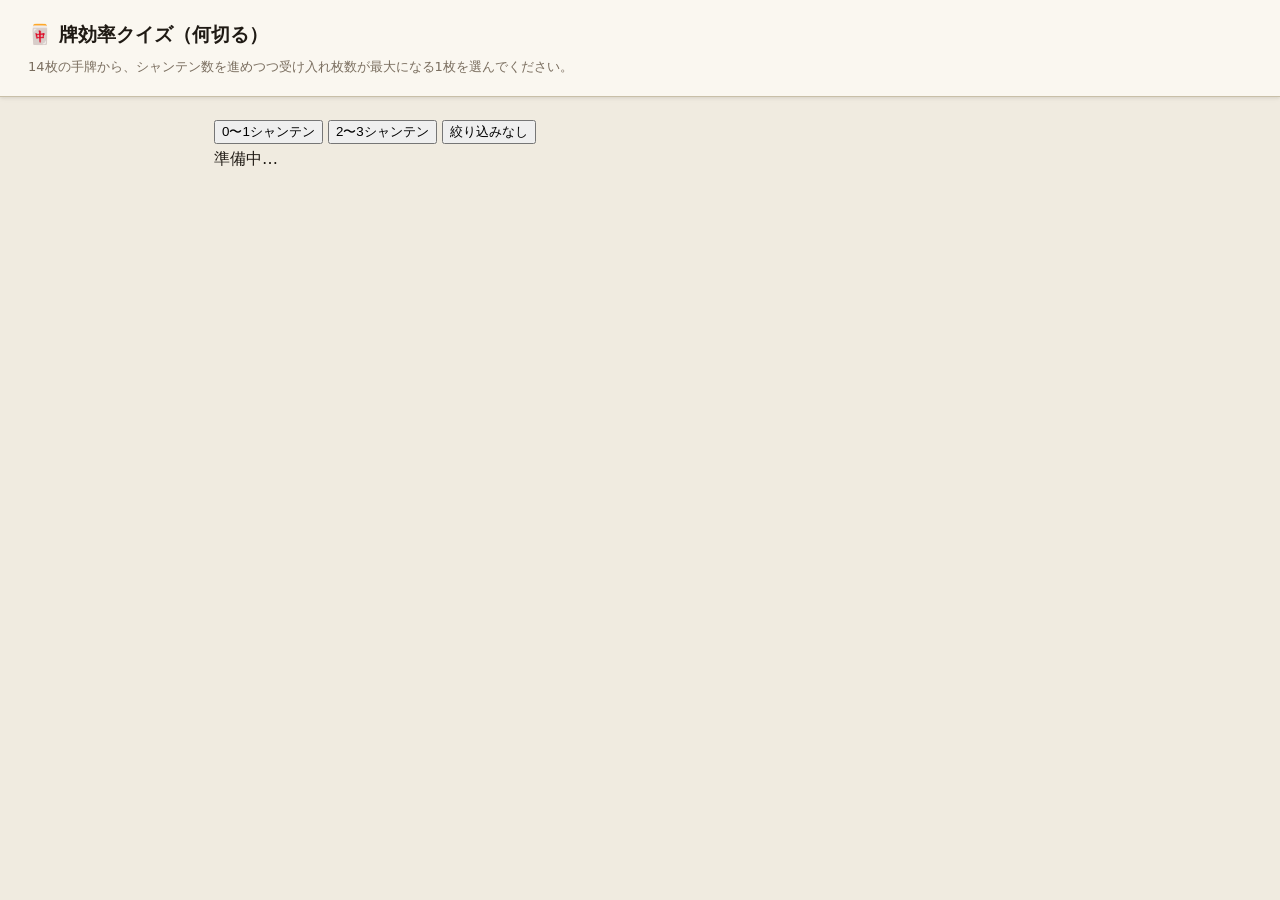
==== index.html @ 773761d2 "feat: プロジェクト雛形を作成" ====
<!DOCTYPE html>
<html lang="ja">
<head>
<meta charset="UTF-8">
<meta name="viewport" content="width=device-width, initial-scale=1.0">
<title>牌効率クイズ（何切る）</title>
<link rel="stylesheet" href="styles.css">
</head>
<body>
<header>
  <h1>🀄 牌効率クイズ（何切る）</h1>
  <p>14枚の手牌から、シャンテン数を進めつつ受け入れ枚数が最大になる1枚を選んでください。</p>
</header>

<div class="wrap" id="quizRoot">
  <div class="statsBar" id="statsBar"></div>

  <div class="diffBar" id="diffBar">
    <button class="diffBtn" data-diff="tenpai">0〜1シャンテン</button>
    <button class="diffBtn" data-diff="mid">2〜3シャンテン</button>
    <button class="diffBtn" data-diff="all">絞り込みなし</button>
  </div>

  <div class="hand" id="hand"></div>

  <div class="feedback" id="feedback"></div>

  <div class="explain" id="explain"></div>

  <div class="controls">
    <button class="btn-main" id="nextBtn" style="display:none">次の問題へ</button>
  </div>
</div>

<script src="app.js"></script>
</body>
</html>
---- styles.css ----
:root {
  --bg:     #f0ebe0;
  --panel:  #faf7f0;
  --panel2: #ece7db;
  --line:   #c8bfa8;
  --txt:    #1f1a14;
  --muted:  #7a6e5f;
  --accent: #2a6e44;
  --accent2:#1a4f30;
  --warn:   #b87a1a;
  --bad:    #c23b2a;
  --good:   #2a6e44;
  --radius-sm: 8px;
  --radius-md: 12px;
  --shadow-sm: 0 1px 3px rgba(31,26,20,.08), 0 1px 6px rgba(31,26,20,.06);
}

*{box-sizing:border-box}

body {
  margin:0;
  font-family:"Hiragino Kaku Gothic ProN","Yu Gothic","Meiryo","Segoe UI",system-ui,sans-serif;
  background:var(--bg);
  color:var(--txt);
  line-height:1.7;
}

header {
  padding:18px 28px;
  border-bottom:1px solid var(--line);
  background:var(--panel);
  box-shadow:var(--shadow-sm);
}
header h1 { margin:0; font-size:19px; font-weight:700; }
header p { margin:6px 0 0; color:var(--muted); font-size:13px; }

.wrap {
  max-width:900px;
  margin:0 auto;
  padding:20px 24px 60px;
}

.btn-main {
  background:var(--accent);
  color:#fff;
  border:none;
  border-radius:var(--radius-sm);
  padding:10px 18px;
  font-size:14px;
  font-weight:700;
  cursor:pointer;
}
.btn-main:hover { background:var(--accent2); }

.controls { margin-top:16px; text-align:center; }
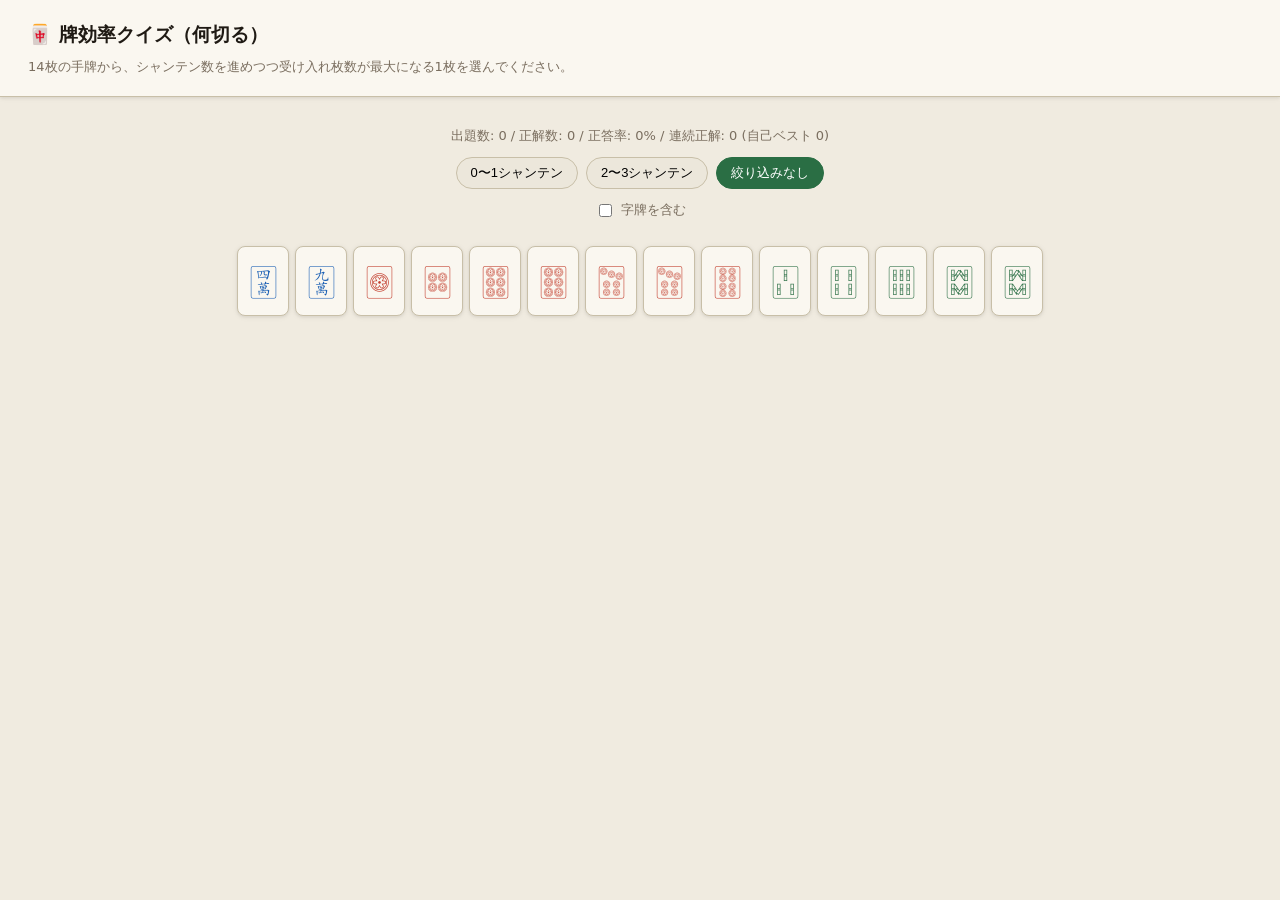
==== commit 99690859: "feat: 字牌の有無を切り替えるトグルを追加 字牌が入ると難易度が一気に下がる問題への対応。デフォルトは字牌なし。" ====
--- a/index.html
+++ b/index.html
@@ -21,6 +21,11 @@
     <button class="diffBtn" data-diff="all">絞り込みなし</button>
   </div>
 
+  <label class="honorToggle" id="honorToggleLabel">
+    <input type="checkbox" id="honorToggle">
+    字牌を含む
+  </label>
+
   <div class="hand" id="hand"></div>
 
   <div class="feedback" id="feedback"></div>
--- a/styles.css
+++ b/styles.css
@@ -53,3 +53,66 @@
 .btn-main:hover { background:var(--accent2); }
 
 .controls { margin-top:16px; text-align:center; }
+
+.hand {
+  display:flex;
+  flex-wrap:wrap;
+  gap:6px;
+  justify-content:center;
+  padding:24px 0;
+}
+.tile {
+  display:flex;
+  align-items:center;
+  justify-content:center;
+  width:52px;
+  height:70px;
+  font-size:34px;
+  background:var(--panel);
+  border:1px solid var(--line);
+  border-radius:var(--radius-sm);
+  box-shadow:var(--shadow-sm);
+  cursor:pointer;
+  user-select:none;
+  transition:transform .1s;
+}
+.tile:hover { transform:translateY(-4px); }
+.tile.man { color:#1a5fb4; }
+.tile.pin { color:#c23b2a; }
+.tile.sou { color:#2a6e44; }
+.tile.honor { color:#1f1a14; }
+.tile.correct { outline:3px solid var(--good); }
+.tile.wrong { outline:3px solid var(--bad); }
+.tile.disabled { cursor:default; opacity:.6; }
+
+.diffBar { display:flex; gap:8px; justify-content:center; margin-top:10px; }
+.diffBtn {
+  background:var(--panel2);
+  border:1px solid var(--line);
+  border-radius:999px;
+  padding:6px 14px;
+  font-size:13px;
+  cursor:pointer;
+}
+.diffBtn.active { background:var(--accent); color:#fff; border-color:var(--accent); }
+
+.honorToggle {
+  display:flex;
+  align-items:center;
+  justify-content:center;
+  gap:6px;
+  margin-top:10px;
+  font-size:13px;
+  color:var(--muted);
+  cursor:pointer;
+}
+
+.statsBar { text-align:center; font-size:13px; color:var(--muted); padding-top:8px; }
+
+.feedback { text-align:center; font-size:15px; font-weight:700; min-height:24px; }
+.feedback.correct { color:var(--good); }
+.feedback.wrong { color:var(--bad); }
+
+.explain table { width:100%; border-collapse:collapse; font-size:13px; margin-top:12px; }
+.explain th, .explain td { border-bottom:1px solid var(--line); padding:6px 8px; text-align:center; }
+.explain tr.correct { background:rgba(42,110,68,.08); }
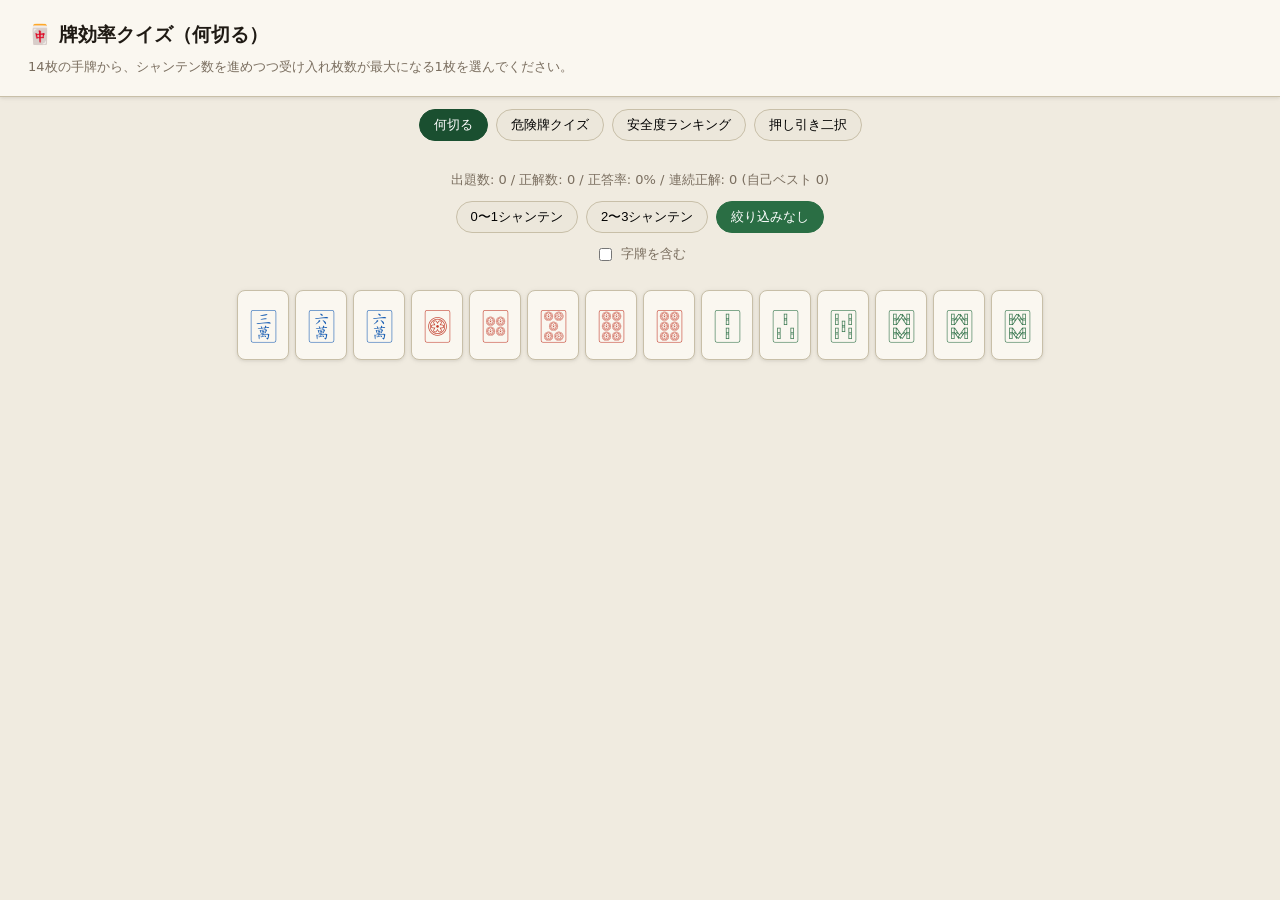
==== commit b007efbc: "feat: 放銃回避トレーニング3モード(危険牌クイズ/安全度ランキング/押し引き二択)を追加 Co-Authored-By: Claude Sonnet 5 <noreply@anthropic.c" ====
--- a/index.html
+++ b/index.html
@@ -8,9 +8,16 @@
 </head>
 <body>
 <header>
-  <h1>🀄 牌効率クイズ（何切る）</h1>
-  <p>14枚の手牌から、シャンテン数を進めつつ受け入れ枚数が最大になる1枚を選んでください。</p>
+  <h1 id="pageTitle">🀄 牌効率クイズ（何切る）</h1>
+  <p id="pageDesc">14枚の手牌から、シャンテン数を進めつつ受け入れ枚数が最大になる1枚を選んでください。</p>
 </header>
+
+<div class="modeBar" id="modeBar">
+  <button class="modeBtn" data-mode="kiru">何切る</button>
+  <button class="modeBtn" data-mode="danger">危険牌クイズ</button>
+  <button class="modeBtn" data-mode="ranking">安全度ランキング</button>
+  <button class="modeBtn" data-mode="pushfold">押し引き二択</button>
+</div>
 
 <div class="wrap" id="quizRoot">
   <div class="statsBar" id="statsBar"></div>
@@ -37,6 +44,50 @@
   </div>
 </div>
 
+<div class="wrap" id="dangerRoot" style="display:none">
+  <div class="statsBar" id="dangerStatsBar"></div>
+  <div class="opponentsPanel" id="dangerOpponents"></div>
+  <p class="modeCaption">最も安全な牌を1枚クリックしてください。</p>
+  <div class="hand" id="dangerHand"></div>
+  <div class="feedback" id="dangerFeedback"></div>
+  <div class="explain" id="dangerExplain"></div>
+  <div class="controls">
+    <button class="btn-main" id="dangerNextBtn" style="display:none">次の問題へ</button>
+  </div>
+</div>
+
+<div class="wrap" id="rankingRoot" style="display:none">
+  <div class="statsBar" id="rankingStatsBar"></div>
+  <div class="opponentsPanel" id="rankingOpponents"></div>
+  <p class="modeCaption">安全な順にクリックしてください。</p>
+  <div class="hand" id="rankingSource"></div>
+  <div class="rankingOrderArea" id="rankingOrder"></div>
+  <div class="controls">
+    <button class="btn-main rankingResetBtn" id="rankingResetBtn">やり直す</button>
+  </div>
+  <div class="feedback" id="rankingFeedback"></div>
+  <div class="explain" id="rankingExplain"></div>
+  <div class="controls">
+    <button class="btn-main" id="rankingNextBtn" style="display:none">次の問題へ</button>
+  </div>
+</div>
+
+<div class="wrap" id="pushfoldRoot" style="display:none">
+  <div class="statsBar" id="pushfoldStatsBar"></div>
+  <div class="opponentsPanel" id="pushfoldOpponents"></div>
+  <p class="modeCaption">候補牌(直前に引いた牌)を押すか降りるか選んでください。</p>
+  <div class="hand" id="pushfoldHand"></div>
+  <div class="pushfoldButtons" id="pushfoldButtons">
+    <button class="btn-push" data-action="push">押す</button>
+    <button class="btn-fold" data-action="fold">降りる</button>
+  </div>
+  <div class="feedback" id="pushfoldFeedback"></div>
+  <div class="explain" id="pushfoldExplain"></div>
+  <div class="controls">
+    <button class="btn-main" id="pushfoldNextBtn" style="display:none">次の問題へ</button>
+  </div>
+</div>
+
 <script src="app.js"></script>
 </body>
 </html>
--- a/styles.css
+++ b/styles.css
@@ -84,6 +84,7 @@
 .tile.correct { outline:3px solid var(--good); }
 .tile.wrong { outline:3px solid var(--bad); }
 .tile.disabled { cursor:default; opacity:.6; }
+.tile.candidate { outline:3px dashed var(--warn); }
 
 .diffBar { display:flex; gap:8px; justify-content:center; margin-top:10px; }
 .diffBtn {
@@ -116,3 +117,55 @@
 .explain table { width:100%; border-collapse:collapse; font-size:13px; margin-top:12px; }
 .explain th, .explain td { border-bottom:1px solid var(--line); padding:6px 8px; text-align:center; }
 .explain tr.correct { background:rgba(42,110,68,.08); }
+.explain tr.wrong-pair { background:rgba(194,59,42,.12); }
+
+/* モード切替バー */
+.modeBar { display:flex; gap:8px; justify-content:center; flex-wrap:wrap; padding:12px 16px 0; }
+.modeBtn {
+  background:var(--panel2);
+  border:1px solid var(--line);
+  border-radius:999px;
+  padding:6px 14px;
+  font-size:13px;
+  cursor:pointer;
+}
+.modeBtn.active { background:var(--accent2); color:#fff; border-color:var(--accent2); }
+
+/* モードごとのアクセントカラー(見出しの左ボーダー) */
+body[data-mode="danger"] header { border-left:4px solid var(--bad); }
+body[data-mode="ranking"] header { border-left:4px solid var(--warn); }
+body[data-mode="pushfold"] header { border-left:4px solid var(--accent2); }
+
+.modeCaption { text-align:center; font-size:13px; color:var(--muted); margin:8px 0 0; }
+
+/* リーチ者の捨て牌・ドラ表示牌パネル */
+.opponentsPanel { margin-top:12px; }
+.opponentRow { display:flex; align-items:center; gap:8px; flex-wrap:wrap; justify-content:center; margin-top:6px; font-size:13px; }
+.opponentLabel { color:var(--muted); min-width:5em; }
+.opponentDiscards { display:flex; gap:3px; flex-wrap:wrap; }
+.doraIndicator { display:flex; align-items:center; gap:6px; justify-content:center; margin-top:6px; font-size:13px; color:var(--muted); }
+
+.tile.tiny { width:28px; height:38px; font-size:18px; }
+
+/* 安全度ランキングの選択順エリア */
+.rankingOrderArea { display:flex; gap:6px; justify-content:center; flex-wrap:wrap; padding:12px 0; min-height:44px; }
+.rankingSlot { display:flex; align-items:center; justify-content:center; width:40px; height:40px; border:1px dashed var(--line); border-radius:var(--radius-sm); font-size:22px; color:var(--muted); }
+.rankingSlot.filled { border-style:solid; background:var(--panel); }
+.rankingResetBtn { background:var(--panel2); color:var(--txt); }
+.rankingResetBtn:hover { background:var(--line); }
+
+/* 押し引き二択のボタン */
+.pushfoldButtons { display:flex; gap:12px; justify-content:center; margin-top:16px; }
+.btn-push, .btn-fold {
+  border:none;
+  border-radius:var(--radius-sm);
+  padding:10px 24px;
+  font-size:15px;
+  font-weight:700;
+  cursor:pointer;
+  color:#fff;
+}
+.btn-push { background:var(--good); }
+.btn-push:hover { background:var(--accent2); }
+.btn-fold { background:var(--bad); }
+.btn-fold:hover { background:#8f2d21; }
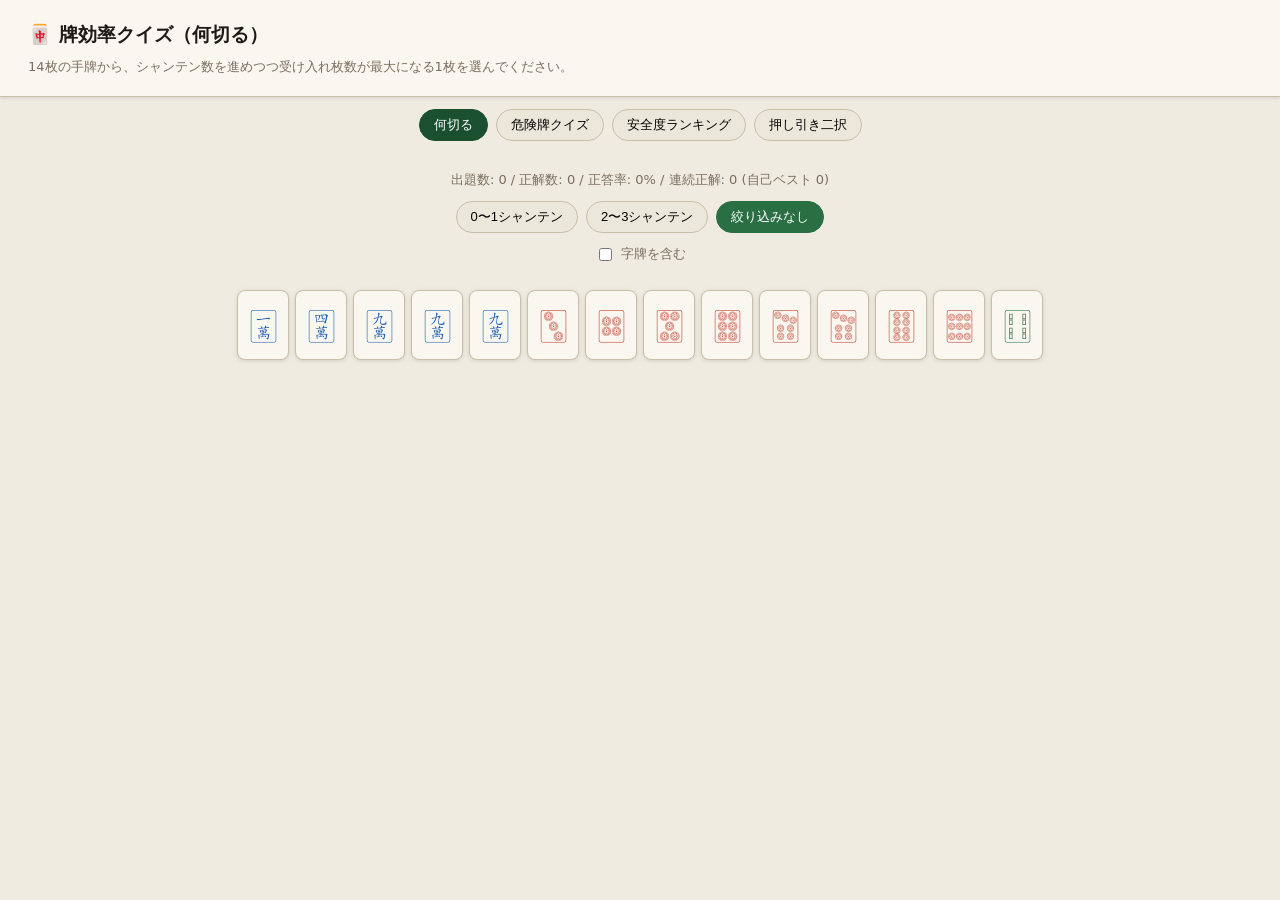
==== commit 1ae11835: "feat: 解説にリーチ者別階級内訳・巡目表示・筋の前提注記を追加" ====
--- a/index.html
+++ b/index.html
@@ -48,6 +48,7 @@
   <div class="statsBar" id="dangerStatsBar"></div>
   <div class="opponentsPanel" id="dangerOpponents"></div>
   <p class="modeCaption">最も安全な牌を1枚クリックしてください。</p>
+  <p class="modeCaption">※筋・壁・ノーチャンスは主に両面待ちが対象です。シャンポン・単騎・カンチャン待ちには通用しません。</p>
   <div class="hand" id="dangerHand"></div>
   <div class="feedback" id="dangerFeedback"></div>
   <div class="explain" id="dangerExplain"></div>
@@ -60,6 +61,7 @@
   <div class="statsBar" id="rankingStatsBar"></div>
   <div class="opponentsPanel" id="rankingOpponents"></div>
   <p class="modeCaption">安全な順にクリックしてください。</p>
+  <p class="modeCaption">※筋・壁・ノーチャンスは主に両面待ちが対象です。シャンポン・単騎・カンチャン待ちには通用しません。</p>
   <div class="hand" id="rankingSource"></div>
   <div class="rankingOrderArea" id="rankingOrder"></div>
   <div class="controls">
@@ -76,6 +78,7 @@
   <div class="statsBar" id="pushfoldStatsBar"></div>
   <div class="opponentsPanel" id="pushfoldOpponents"></div>
   <p class="modeCaption">候補牌(直前に引いた牌)を押すか降りるか選んでください。</p>
+  <p class="modeCaption">※筋・壁・ノーチャンスは主に両面待ちが対象です。シャンポン・単騎・カンチャン待ちには通用しません。</p>
   <div class="hand" id="pushfoldHand"></div>
   <div class="pushfoldButtons" id="pushfoldButtons">
     <button class="btn-push" data-action="push">押す</button>
--- a/styles.css
+++ b/styles.css
@@ -146,6 +146,7 @@
 .doraIndicator { display:flex; align-items:center; gap:6px; justify-content:center; margin-top:6px; font-size:13px; color:var(--muted); }
 
 .tile.tiny { width:28px; height:38px; font-size:18px; }
+.tile.tiny.riichi { transform:rotate(90deg); outline:2px solid var(--warn); margin:0 6px; }
 
 /* 安全度ランキングの選択順エリア */
 .rankingOrderArea { display:flex; gap:6px; justify-content:center; flex-wrap:wrap; padding:12px 0; min-height:44px; }
